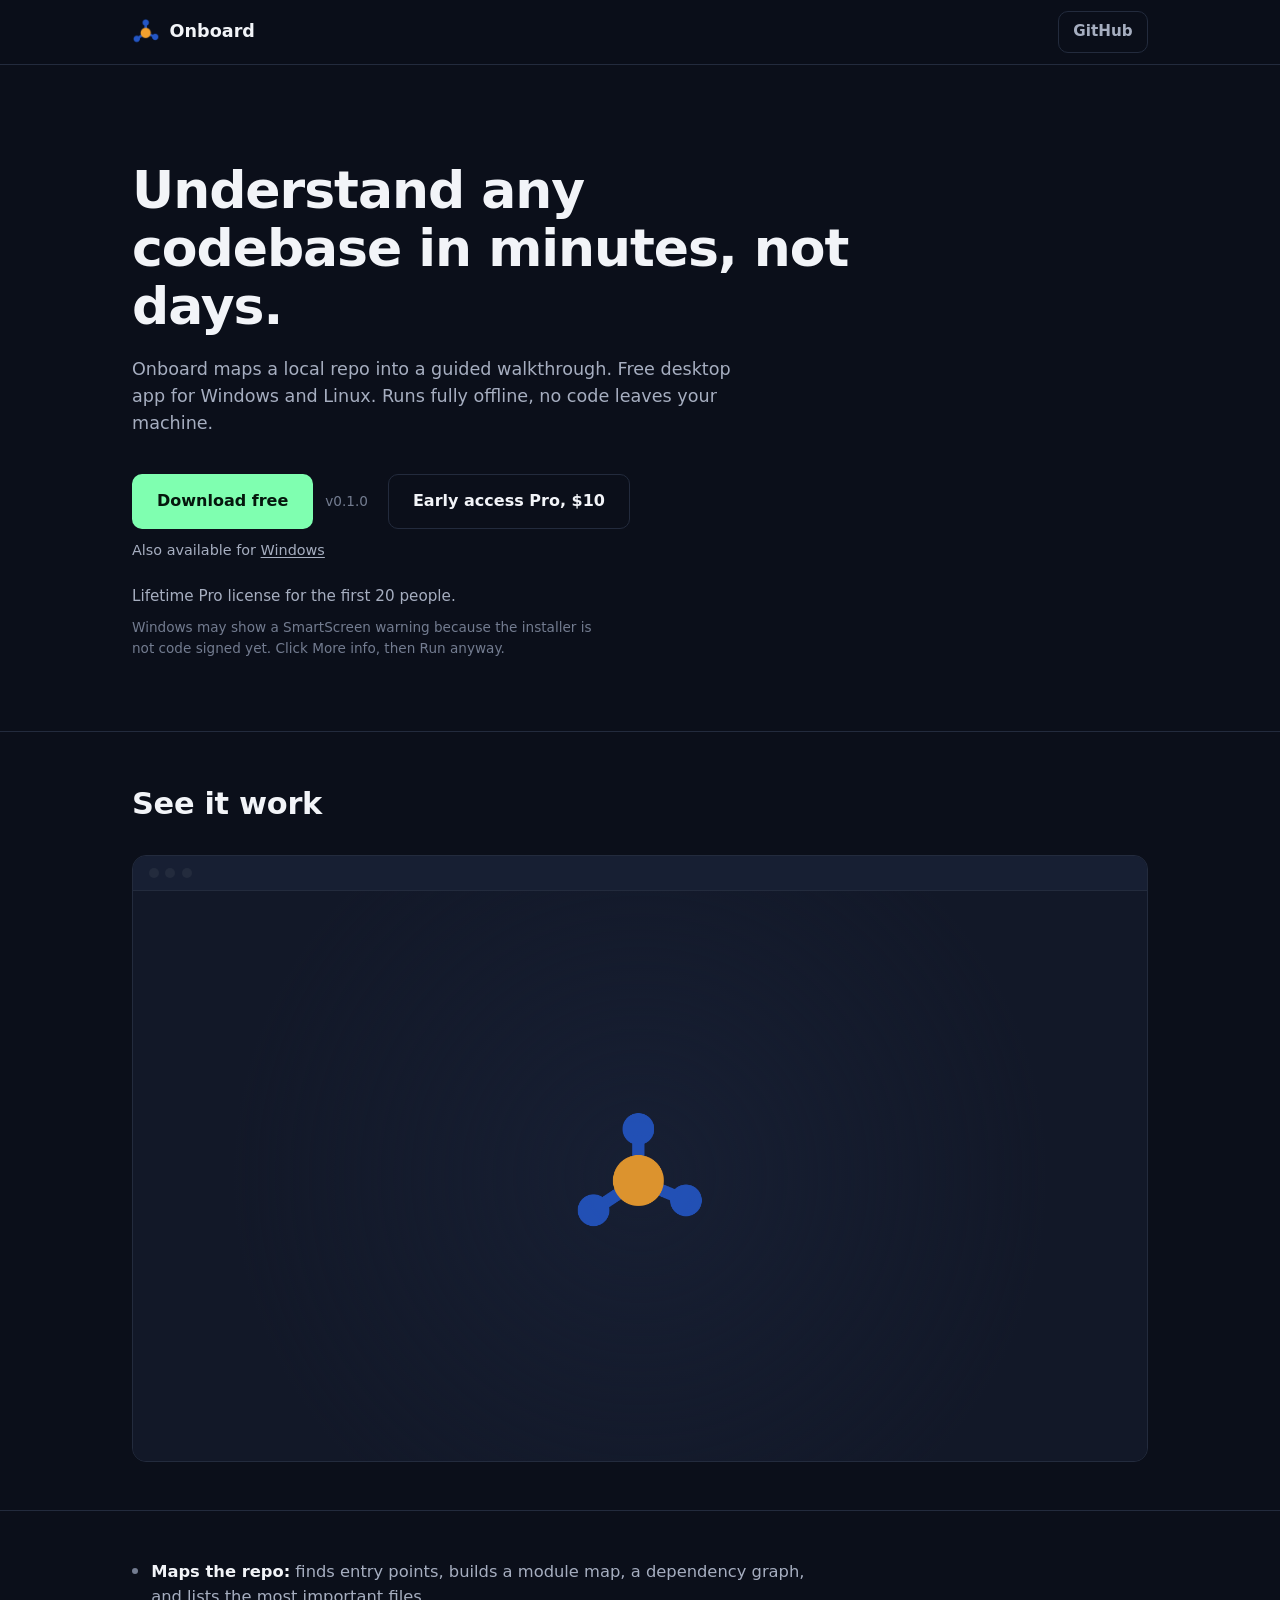
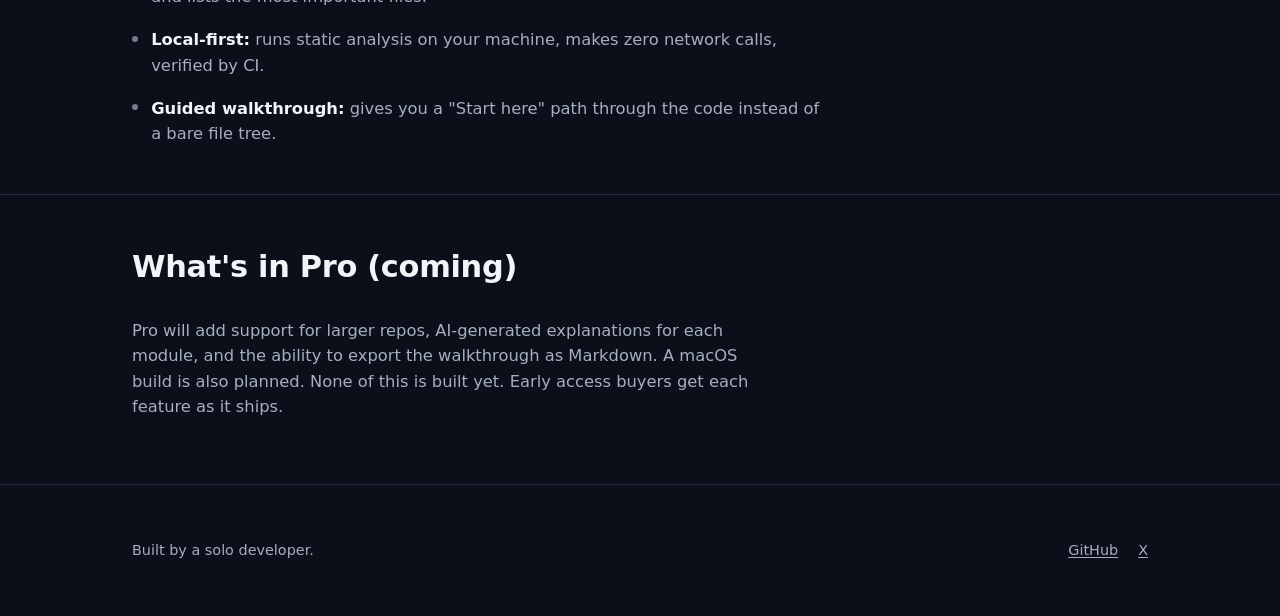
==== index.html @ 36960fd2 "Landing page for Onboard" ====
<!DOCTYPE html>
<html lang="en">
<head>
<meta charset="UTF-8">
<title>Onboard: Understand Any Codebase in Minutes</title>
<meta name="description" content="Onboard maps a local repo into a guided walkthrough. Free desktop app for Windows and Linux. Runs offline. No code leaves your machine.">
<meta name="viewport" content="width=device-width, initial-scale=1">
<meta name="theme-color" content="#0B0F1A">

<meta property="og:title" content="Onboard: Understand Any Codebase in Minutes">
<meta property="og:description" content="Free, local-first desktop app that turns any repo into a guided walkthrough. Windows and Linux, fully offline. Early access Pro is $10 for the first 20 people.">
<meta property="og:image" content="assets/og.png">
<meta property="og:type" content="website">

<meta name="twitter:card" content="summary_large_image">
<meta name="twitter:title" content="Onboard: Understand Any Codebase in Minutes">
<meta name="twitter:description" content="Free, local-first desktop app that turns any repo into a guided walkthrough. Windows and Linux, fully offline. Early access Pro is $10 for the first 20 people.">
<meta name="twitter:image" content="assets/og.png">

<link rel="icon" href="onboard-icon.png" type="image/png">

<style>
  :root {
    --bg: #0B0F1A;
    --text: #F2F4F8;
    --text-muted: #A6AEC0;
    --text-faint: #737C90;
    --accent: #7FFFB0;
    --surface: #121828;
    --surface-alt: #171F33;
    --border: #232B3D;
    --radius: 10px;
    --max-width: 1080px;
  }

  * {
    box-sizing: border-box;
  }

  html {
    -webkit-text-size-adjust: 100%;
  }

  body {
    margin: 0;
    background: var(--bg);
    color: var(--text);
    font-family: system-ui, -apple-system, "Segoe UI", Roboto, sans-serif;
    line-height: 1.55;
    overflow-x: hidden;
  }

  img {
    max-width: 100%;
    display: block;
  }

  a {
    color: inherit;
  }

  .container {
    width: 100%;
    max-width: var(--max-width);
    margin-inline: auto;
    padding-inline: 1.25rem;
  }

  @media (min-width: 768px) {
    .container {
      padding-inline: 2rem;
    }
  }

  /* Nav */

  .site-nav {
    border-bottom: 1px solid var(--border);
    position: sticky;
    top: 0;
    background: rgba(11, 15, 26, 0.9);
    backdrop-filter: blur(6px);
    z-index: 10;
  }

  .site-nav .container {
    display: flex;
    align-items: center;
    justify-content: space-between;
    min-height: 4rem;
  }

  .brand {
    display: flex;
    align-items: center;
    gap: 0.6rem;
    font-weight: 700;
    font-size: 1.1rem;
    text-decoration: none;
    color: var(--text);
  }

  .brand img {
    width: 28px;
    height: 28px;
  }

  .nav-link {
    font-size: 0.95rem;
    font-weight: 600;
    text-decoration: none;
    color: var(--text-muted);
    border: 1px solid var(--border);
    border-radius: var(--radius);
    padding: 0.5rem 0.9rem;
    transition: color 0.15s ease, border-color 0.15s ease;
  }

  .nav-link:hover,
  .nav-link:focus-visible {
    color: var(--text);
    border-color: var(--text-muted);
  }

  /* Hero */

  .hero {
    padding-block: 4rem 3.5rem;
  }

  @media (min-width: 768px) {
    .hero {
      padding-block: 6rem 4.5rem;
    }
  }

  .hero h1 {
    margin: 0 0 1.25rem;
    font-size: clamp(2rem, 5.5vw, 3.25rem);
    line-height: 1.12;
    font-weight: 800;
    letter-spacing: -0.02em;
    max-width: 20ch;
  }

  .hero-subhead {
    margin: 0 0 2.25rem;
    max-width: 56ch;
    font-size: 1.1rem;
    color: var(--text-muted);
  }

  .hero-actions {
    display: flex;
    flex-direction: column;
    align-items: flex-start;
    gap: 1.25rem;
    margin-bottom: 1.5rem;
  }

  @media (min-width: 640px) {
    .hero-actions {
      flex-direction: row;
      align-items: flex-start;
    }
  }

  .btn {
    display: inline-flex;
    align-items: center;
    justify-content: center;
    border-radius: var(--radius);
    padding: 0.9rem 1.5rem;
    font-size: 1rem;
    font-weight: 700;
    text-decoration: none;
    border: 1px solid transparent;
    white-space: nowrap;
    transition: transform 0.15s ease, background 0.15s ease, border-color 0.15s ease;
  }

  .btn:hover,
  .btn:focus-visible {
    transform: translateY(-1px);
  }

  .btn-download {
    background: var(--accent);
    color: #05170D;
  }

  .btn-download:hover,
  .btn-download:focus-visible {
    background: #92ffbc;
  }

  .btn-secondary {
    background: transparent;
    border-color: var(--border);
    color: var(--text);
  }

  .btn-secondary:hover,
  .btn-secondary:focus-visible {
    border-color: var(--text-muted);
  }

  .download-actions {
    display: flex;
    flex-direction: column;
    gap: 0.6rem;
  }

  .download-primary-row {
    display: flex;
    flex-wrap: wrap;
    align-items: center;
    gap: 0.75rem;
  }

  .version-tag {
    font-size: 0.85rem;
    color: var(--text-faint);
    font-variant-numeric: tabular-nums;
  }

  .download-secondary {
    margin: 0;
    font-size: 0.9rem;
    color: var(--text-muted);
  }

  .download-secondary a {
    color: var(--text-muted);
    text-decoration: underline;
    text-underline-offset: 2px;
  }

  .download-secondary a:hover,
  .download-secondary a:focus-visible {
    color: var(--text);
  }

  .hero-note {
    margin: 0 0 0.5rem;
    font-size: 0.95rem;
    color: var(--text-muted);
  }

  .hero-warning {
    margin: 0;
    font-size: 0.85rem;
    color: var(--text-faint);
    max-width: 56ch;
  }

  /* Sections */

  section {
    padding-block: 3rem;
    border-top: 1px solid var(--border);
  }

  h2 {
    font-size: clamp(1.5rem, 3vw, 1.9rem);
    font-weight: 700;
    letter-spacing: -0.01em;
    margin: 0 0 1.75rem;
  }

  /* Demo */

  .demo-frame {
    background: var(--surface);
    border: 1px solid var(--border);
    border-radius: 14px;
    overflow: hidden;
  }

  .demo-frame-bar {
    display: flex;
    align-items: center;
    gap: 0.4rem;
    padding: 0.75rem 1rem;
    background: var(--surface-alt);
    border-bottom: 1px solid var(--border);
  }

  .demo-frame-bar span {
    width: 10px;
    height: 10px;
    border-radius: 50%;
    background: var(--border);
    display: inline-block;
  }

  .demo-frame-body {
    aspect-ratio: 16 / 9;
    display: flex;
    align-items: center;
    justify-content: center;
    background:
      radial-gradient(circle at center, var(--surface-alt), transparent 70%),
      var(--surface);
  }

  .demo-frame-body img {
    width: clamp(72px, 14vw, 140px);
    height: clamp(72px, 14vw, 140px);
    opacity: 0.9;
  }

  /* Features */

  .features {
    list-style: none;
    margin: 0;
    padding: 0;
    display: flex;
    flex-direction: column;
    gap: 1.1rem;
    max-width: 68ch;
  }

  .features li {
    font-size: 1.02rem;
    color: var(--text-muted);
    padding-left: 1.2rem;
    position: relative;
  }

  .features li::before {
    content: "";
    position: absolute;
    left: 0;
    top: 0.55em;
    width: 6px;
    height: 6px;
    border-radius: 50%;
    background: var(--text-faint);
  }

  .features li strong {
    color: var(--text);
    font-weight: 700;
  }

  /* Pro section */

  .pro-copy {
    max-width: 62ch;
    color: var(--text-muted);
    font-size: 1.02rem;
  }

  /* Footer */

  footer {
    border-top: 1px solid var(--border);
    padding-block: 2.5rem;
  }

  footer .container {
    display: flex;
    flex-direction: column;
    gap: 1rem;
    font-size: 0.9rem;
    color: var(--text-muted);
  }

  @media (min-width: 640px) {
    footer .container {
      flex-direction: row;
      align-items: center;
      justify-content: space-between;
    }
  }

  .footer-links {
    display: flex;
    gap: 1.25rem;
  }

  .footer-links a {
    text-decoration: underline;
    text-underline-offset: 2px;
    color: var(--text-muted);
  }

  .footer-links a:hover,
  .footer-links a:focus-visible {
    color: var(--text);
  }
</style>
</head>
<body>

<nav class="site-nav" aria-label="Primary">
  <div class="container">
    <a class="brand" href="#top">
      <img src="onboard-icon.png" alt="" aria-hidden="true" width="28" height="28">
      Onboard
    </a>
    <a class="nav-link" href="https://github.com/uruqierisi/onboard">GitHub</a>
  </div>
</nav>

<main id="top">
  <section class="hero" style="border-top: none;">
    <div class="container">
      <h1>Understand any codebase in minutes, not days.</h1>
      <p class="hero-subhead">Onboard maps a local repo into a guided walkthrough. Free desktop app for Windows and Linux. Runs fully offline, no code leaves your machine.</p>

      <div class="hero-actions">
        <div class="download-actions">
          <div class="download-primary-row">
            <a id="download-primary" class="btn btn-download" href="https://github.com/uruqierisi/onboard/releases/download/v0.1.0/Onboard_0.1.0_x64-setup.exe">
              <span id="download-primary-label">Download free</span>
            </a>
            <span id="download-primary-version" class="version-tag">v0.1.0</span>
          </div>
          <p id="download-secondary" class="download-secondary">
            Also available for Linux
            (<a id="link-linux-deb" href="https://github.com/uruqierisi/onboard/releases/download/v0.1.0/Onboard_0.1.0_amd64.deb">.deb</a>
            /
            <a id="link-linux-rpm" href="https://github.com/uruqierisi/onboard/releases/download/v0.1.0/Onboard-0.1.0-1.x86_64.rpm">.rpm</a>)
          </p>
        </div>

        <a class="btn btn-secondary" href="#"><!-- CHECKOUT_URL: replace this href with the real checkout link before launch -->Early access Pro, $10</a>
      </div>

      <p class="hero-note">Lifetime Pro license for the first 20 people.</p>
      <p class="hero-warning">Windows may show a SmartScreen warning because the installer is not code signed yet. Click More info, then Run anyway.</p>
    </div>
  </section>

  <section id="demo">
    <div class="container">
      <h2>See it work</h2>
      <div class="demo-frame">
        <div class="demo-frame-bar" aria-hidden="true">
          <span></span>
          <span></span>
          <span></span>
        </div>
        <div class="demo-frame-body">
          <img src="onboard-icon.png" alt="Onboard app icon" width="140" height="140">
        </div>
      </div>
    </div>
  </section>

  <section id="features">
    <div class="container">
      <ul class="features">
        <li><strong>Maps the repo:</strong> finds entry points, builds a module map, a dependency graph, and lists the most important files.</li>
        <li><strong>Local-first:</strong> runs static analysis on your machine, makes zero network calls, verified by CI.</li>
        <li><strong>Guided walkthrough:</strong> gives you a "Start here" path through the code instead of a bare file tree.</li>
      </ul>
    </div>
  </section>

  <section id="pro">
    <div class="container">
      <h2>What's in Pro (coming)</h2>
      <p class="pro-copy">Pro will add support for larger repos, AI-generated explanations for each module, and the ability to export the walkthrough as Markdown. A macOS build is also planned. None of this is built yet. Early access buyers get each feature as it ships.</p>
    </div>
  </section>
</main>

<footer>
  <div class="container">
    <p>Built by a solo developer.</p>
    <div class="footer-links">
      <a href="https://github.com/uruqierisi/onboard">GitHub</a>
      <a href="https://x.com/kodeksidev">X</a>
    </div>
  </div>
</footer>

<script>
(function () {
  "use strict";

  var API_URL = "https://api.github.com/repos/uruqierisi/onboard/releases/latest";

  var FALLBACK_WINDOWS_EXE_URL =
    "https://github.com/uruqierisi/onboard/releases/download/v0.1.0/Onboard_0.1.0_x64-setup.exe";
  var FALLBACK_LINUX_DEB_URL =
    "https://github.com/uruqierisi/onboard/releases/download/v0.1.0/Onboard_0.1.0_amd64.deb";

  function detectOS() {
    var ua = (navigator.userAgent || "").toLowerCase();
    if (ua.indexOf("linux") !== -1 && ua.indexOf("android") === -1) {
      return "linux";
    }
    return "windows";
  }

  function setInitialLayoutForOS(os) {
    if (os !== "linux") return; // Windows/default: static HTML is already correct

    var primary = document.getElementById("download-primary");
    if (primary) primary.setAttribute("href", FALLBACK_LINUX_DEB_URL);

    var secondary = document.getElementById("download-secondary");
    if (secondary) {
      secondary.innerHTML =
        'Also available for <a id="link-windows-exe" href="' +
        FALLBACK_WINDOWS_EXE_URL +
        '">Windows</a>';
    }
    // #download-primary-version stays "v0.1.0" until the fetch upgrade runs.
  }

  function findAsset(assets, suffix) {
    for (var i = 0; i < assets.length; i++) {
      var asset = assets[i];
      if (
        asset &&
        typeof asset.name === "string" &&
        asset.name.endsWith(suffix) &&
        typeof asset.browser_download_url === "string" &&
        asset.browser_download_url
      ) {
        return asset.browser_download_url;
      }
    }
    return null;
  }

  function setHref(id, url) {
    if (!url) return;
    var el = document.getElementById(id);
    if (el) el.setAttribute("href", url);
  }

  function applyRelease(data) {
    if (!data || !Array.isArray(data.assets) || typeof data.tag_name !== "string") {
      return;
    }

    var os = detectOS();
    var exeUrl = findAsset(data.assets, "-setup.exe");
    var debUrl = findAsset(data.assets, ".deb");
    var rpmUrl = findAsset(data.assets, ".rpm");

    setHref("link-windows-exe", exeUrl);
    setHref("link-linux-deb", debUrl);
    setHref("link-linux-rpm", rpmUrl);

    var primaryUrl = os === "linux" ? debUrl : exeUrl;
    setHref("download-primary", primaryUrl);

    var versionEl = document.getElementById("download-primary-version");
    if (versionEl && data.tag_name) {
      var tag = data.tag_name;
      versionEl.textContent = tag.charAt(0) === "v" ? tag : "v" + tag;
    }
  }

  function fetchAndUpgrade() {
    if (typeof fetch !== "function") return;

    fetch(API_URL, { headers: { Accept: "application/vnd.github+json" } })
      .then(function (res) {
        if (!res.ok) throw new Error("bad status " + res.status);
        return res.json();
      })
      .then(applyRelease)
      .catch(function (err) {
        if (typeof console !== "undefined" && console.warn) {
          console.warn("Onboard: skipping live release check, using fallback links.", err);
        }
      });
  }

  try {
    setInitialLayoutForOS(detectOS());
    fetchAndUpgrade();
  } catch (err) {
    if (typeof console !== "undefined" && console.warn) {
      console.warn("Onboard: download link update skipped.", err);
    }
  }
})();
</script>
</body>
</html>
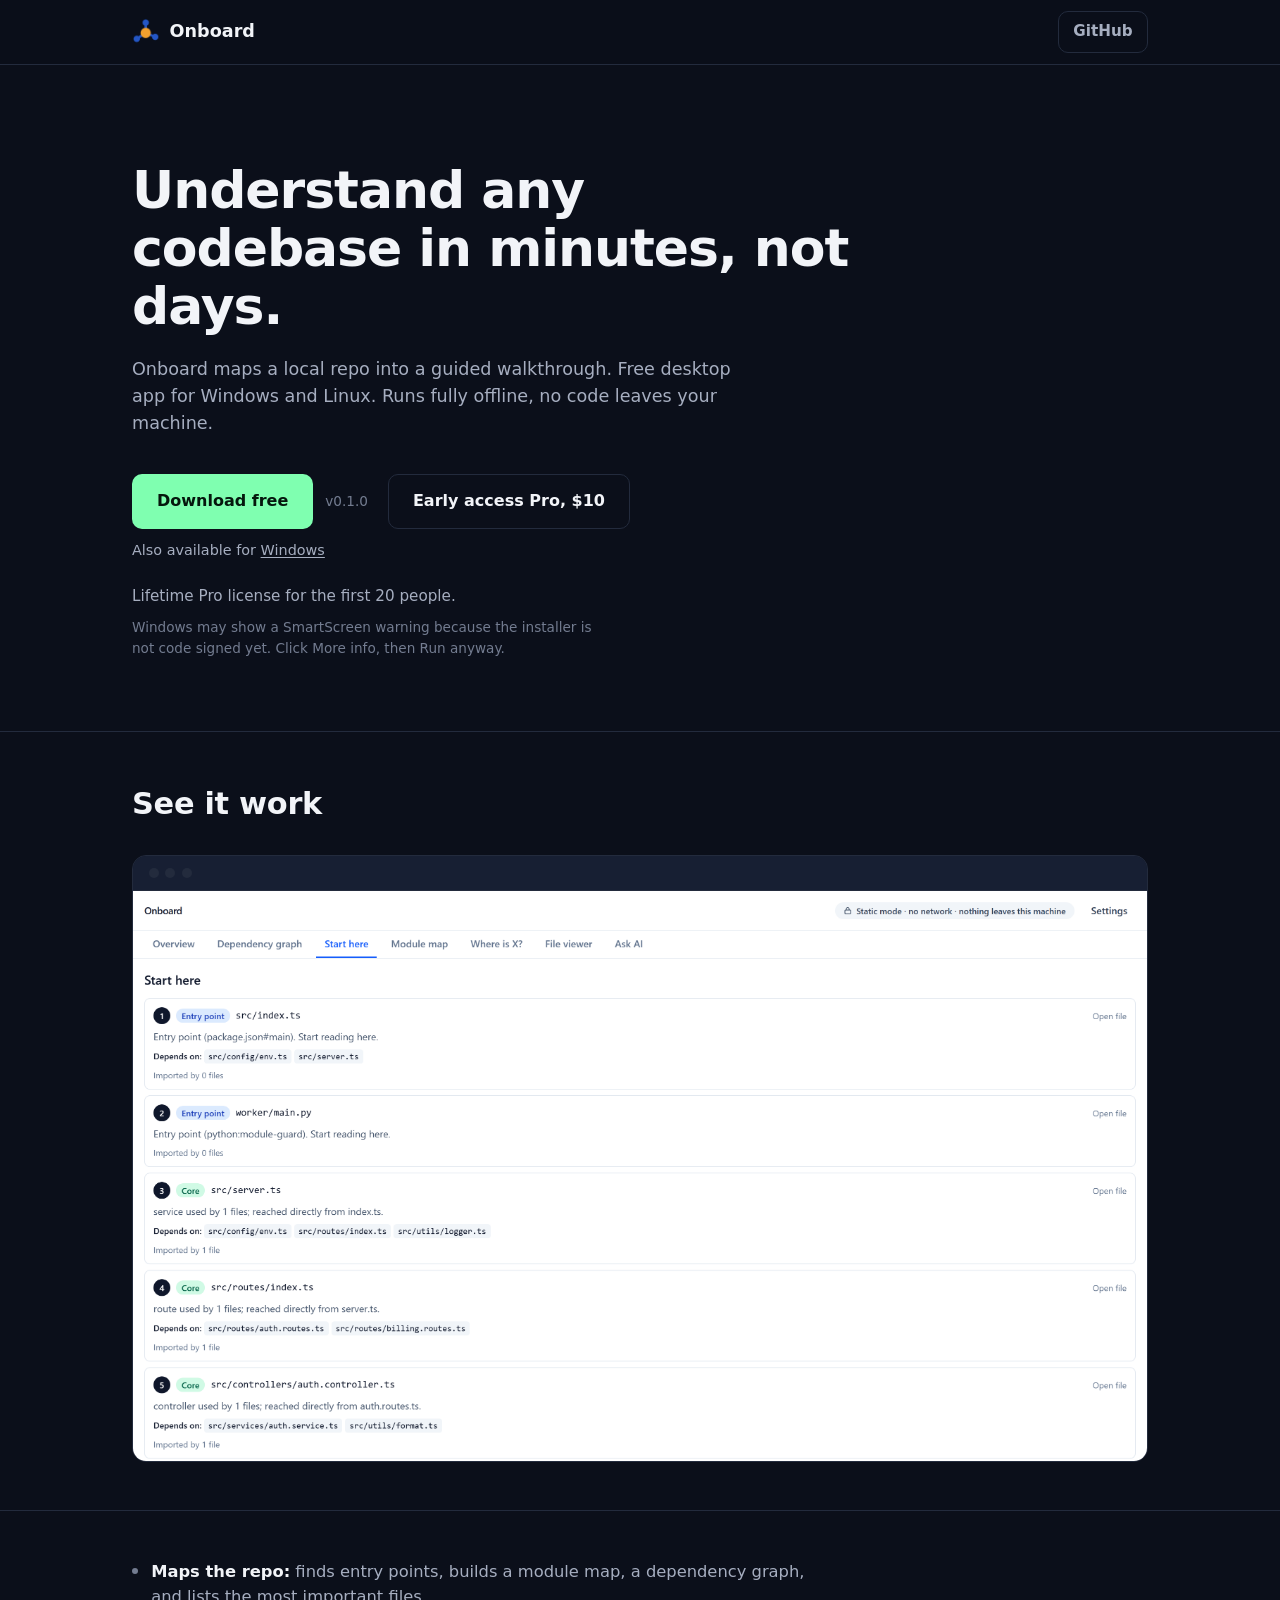
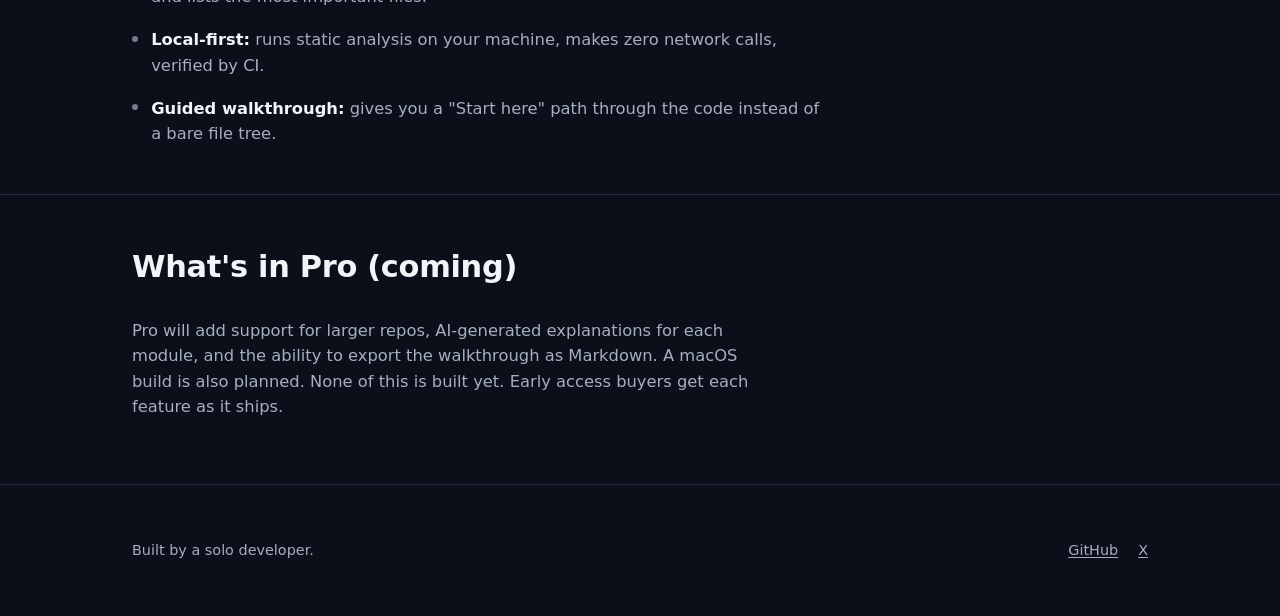
==== commit b956f070: "Add app screenshots to demo section, fix fallback URLs to v0.1.0" ====
--- a/index.html
+++ b/index.html
@@ -296,18 +296,14 @@
 
   .demo-frame-body {
     aspect-ratio: 16 / 9;
-    display: flex;
-    align-items: center;
-    justify-content: center;
-    background:
-      radial-gradient(circle at center, var(--surface-alt), transparent 70%),
-      var(--surface);
+    background: var(--surface);
   }
 
   .demo-frame-body img {
-    width: clamp(72px, 14vw, 140px);
-    height: clamp(72px, 14vw, 140px);
-    opacity: 0.9;
+    width: 100%;
+    height: 100%;
+    object-fit: cover;
+    object-position: top;
   }
 
   /* Features */
@@ -445,7 +441,7 @@
           <span></span>
         </div>
         <div class="demo-frame-body">
-          <img src="onboard-icon.png" alt="Onboard app icon" width="140" height="140">
+          <img src="assets/screenshot-walkthrough.png" alt="Onboard's Start here walkthrough view, listing entry points and core files in dependency order with an Open file link on each row" width="1440" height="900" loading="lazy">
         </div>
       </div>
     </div>
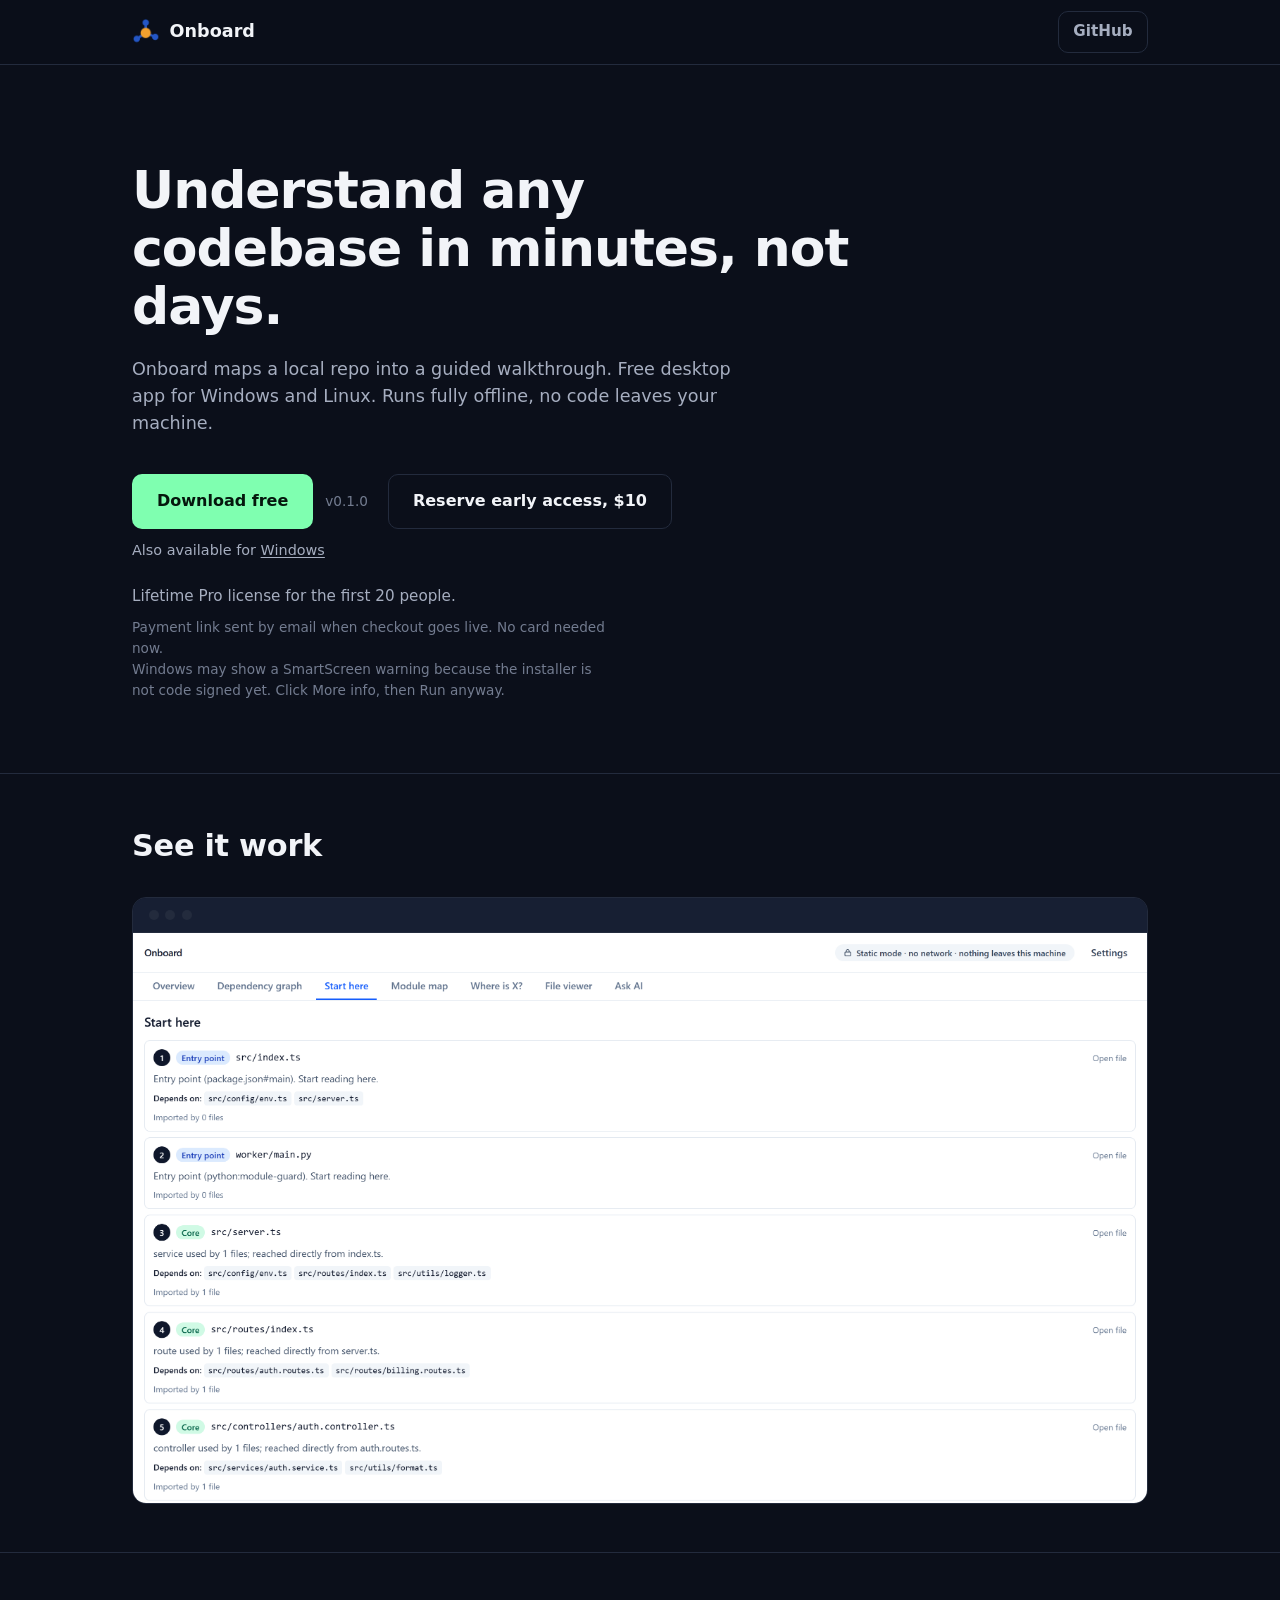
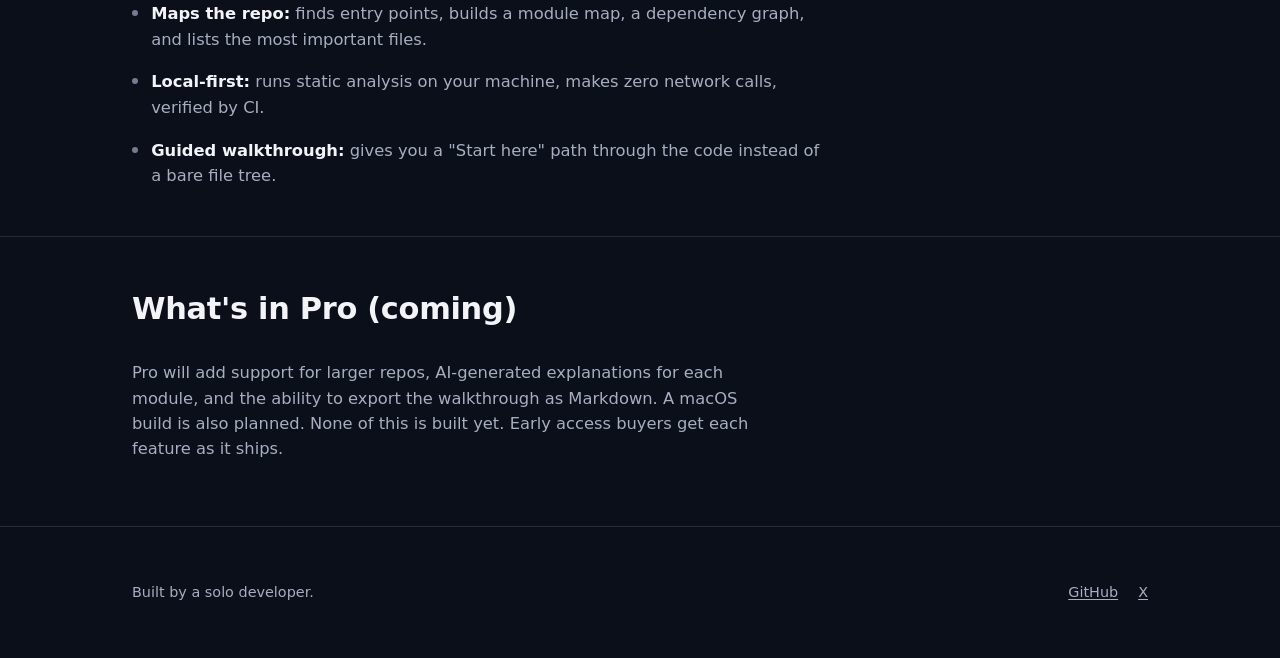
==== commit bd2e4387: "Wire Pro button to early access form" ====
--- a/index.html
+++ b/index.html
@@ -9,13 +9,14 @@
 
 <meta property="og:title" content="Onboard: Understand Any Codebase in Minutes">
 <meta property="og:description" content="Free, local-first desktop app that turns any repo into a guided walkthrough. Windows and Linux, fully offline. Early access Pro is $10 for the first 20 people.">
-<meta property="og:image" content="assets/og.png">
+<meta property="og:image" content="https://app-onboard.netlify.app/assets/og.png">
+<meta property="og:url" content="https://app-onboard.netlify.app/">
 <meta property="og:type" content="website">
 
 <meta name="twitter:card" content="summary_large_image">
 <meta name="twitter:title" content="Onboard: Understand Any Codebase in Minutes">
 <meta name="twitter:description" content="Free, local-first desktop app that turns any repo into a guided walkthrough. Windows and Linux, fully offline. Early access Pro is $10 for the first 20 people.">
-<meta name="twitter:image" content="assets/og.png">
+<meta name="twitter:image" content="https://app-onboard.netlify.app/assets/og.png">
 
 <link rel="icon" href="onboard-icon.png" type="image/png">
 
@@ -423,10 +424,11 @@
           </p>
         </div>
 
-        <a class="btn btn-secondary" href="#"><!-- CHECKOUT_URL: replace this href with the real checkout link before launch -->Early access Pro, $10</a>
+        <a id="checkout-link" class="btn btn-secondary" href="#" target="_blank" rel="noopener">Reserve early access, $10</a>
       </div>
 
       <p class="hero-note">Lifetime Pro license for the first 20 people.</p>
+      <p class="hero-warning">Payment link sent by email when checkout goes live. No card needed now.</p>
       <p class="hero-warning">Windows may show a SmartScreen warning because the installer is not code signed yet. Click More info, then Run anyway.</p>
     </div>
   </section>
@@ -481,6 +483,8 @@
 
   var API_URL = "https://api.github.com/repos/uruqierisi/onboard/releases/latest";
 
+  var CHECKOUT_URL = "https://docs.google.com/forms/d/e/1FAIpQLScQfgvCyr_bw7c-QCBCFh4WSFRJhGtp0-nDhGTP5MNpfCY85g/viewform";
+
   var FALLBACK_WINDOWS_EXE_URL =
     "https://github.com/uruqierisi/onboard/releases/download/v0.1.0/Onboard_0.1.0_x64-setup.exe";
   var FALLBACK_LINUX_DEB_URL =
@@ -573,6 +577,8 @@
   }
 
   try {
+    var checkoutLink = document.getElementById("checkout-link");
+    if (checkoutLink) checkoutLink.setAttribute("href", CHECKOUT_URL);
     setInitialLayoutForOS(detectOS());
     fetchAndUpgrade();
   } catch (err) {
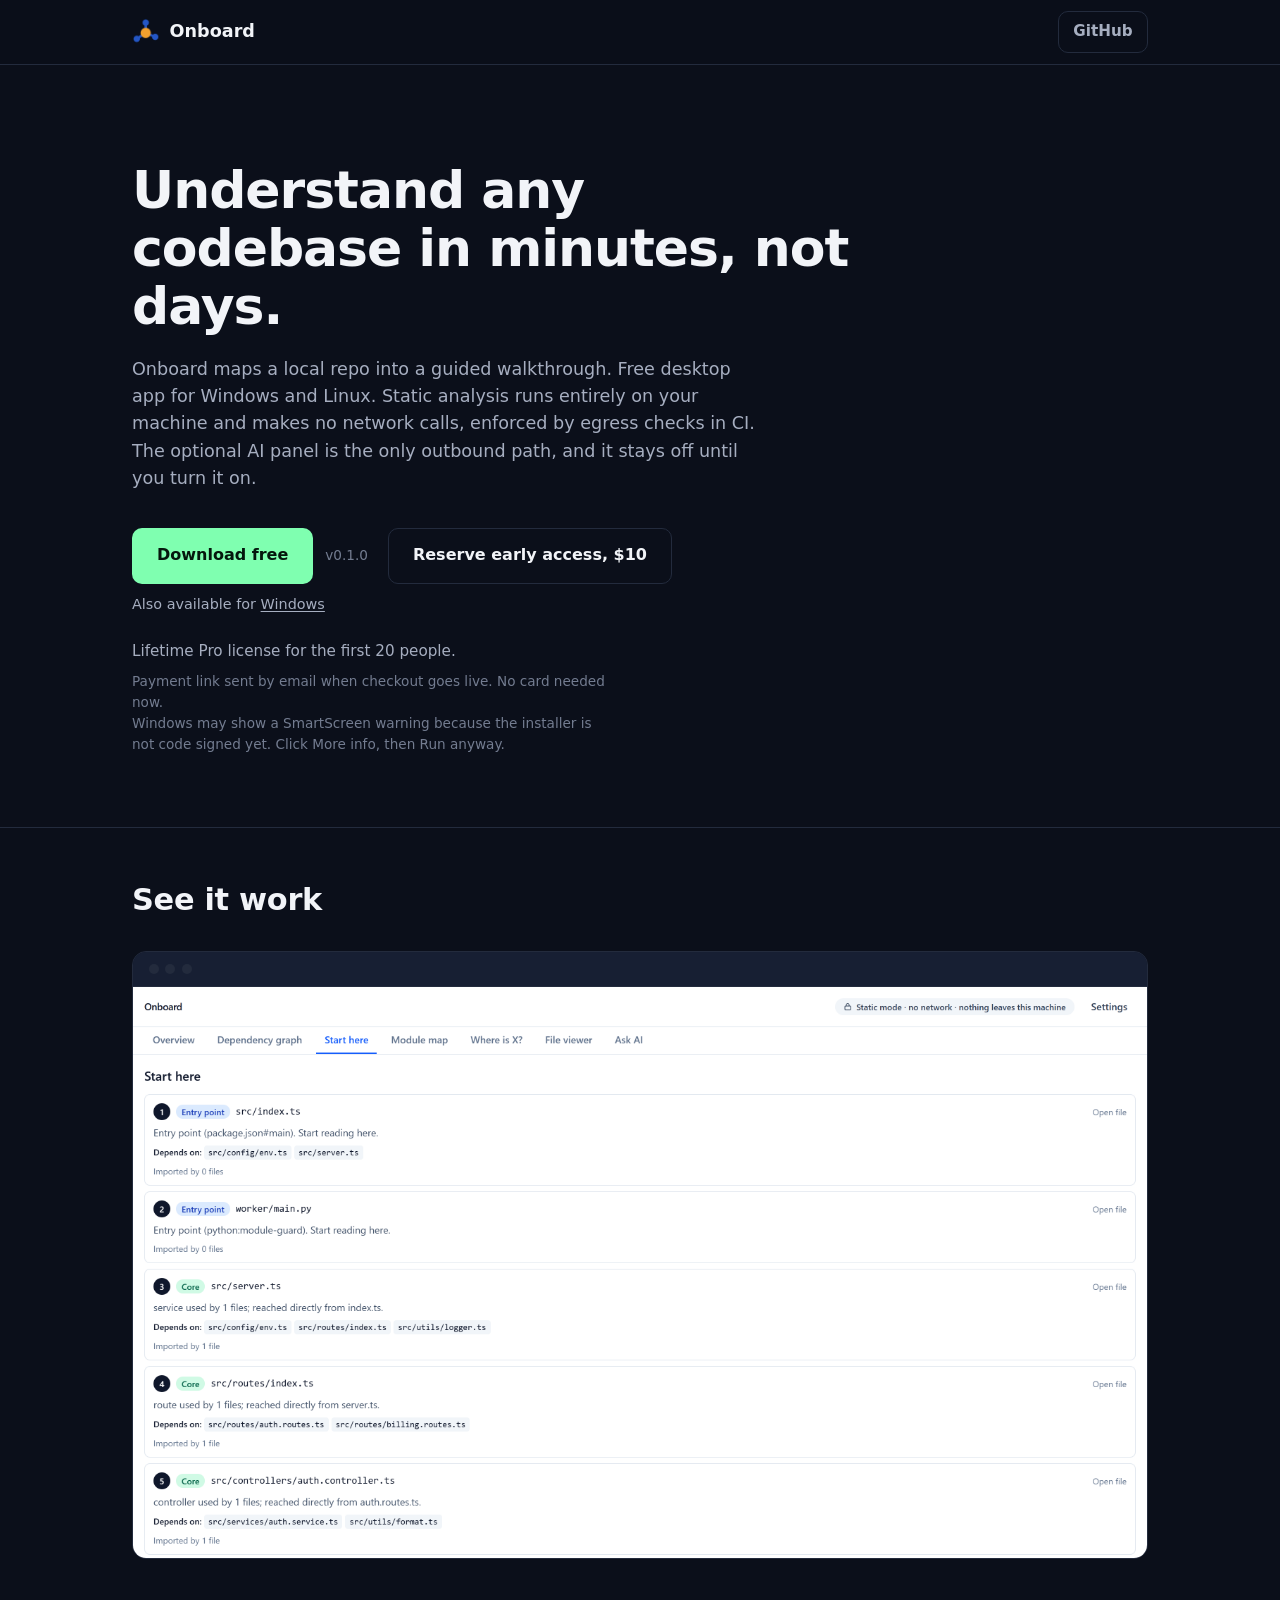
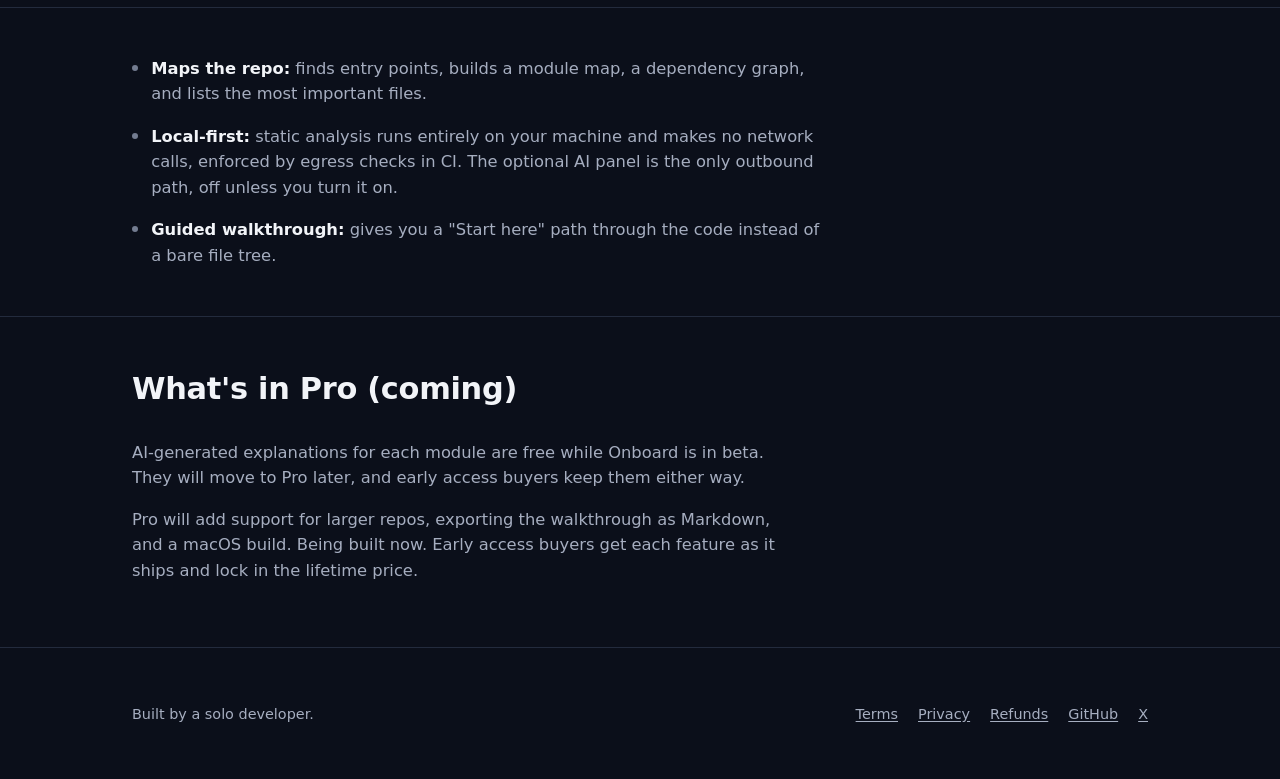
==== commit 941480b5: "fix: scope the no-network claim to static analysis" ====
--- a/index.html
+++ b/index.html
@@ -3,19 +3,19 @@
 <head>
 <meta charset="UTF-8">
 <title>Onboard: Understand Any Codebase in Minutes</title>
-<meta name="description" content="Onboard maps a local repo into a guided walkthrough. Free desktop app for Windows and Linux. Runs offline. No code leaves your machine.">
+<meta name="description" content="Onboard maps a local repo into a guided walkthrough. Free desktop app for Windows and Linux. Static analysis runs entirely on your machine, no network calls. The optional AI panel is off by default.">
 <meta name="viewport" content="width=device-width, initial-scale=1">
 <meta name="theme-color" content="#0B0F1A">
 
 <meta property="og:title" content="Onboard: Understand Any Codebase in Minutes">
-<meta property="og:description" content="Free, local-first desktop app that turns any repo into a guided walkthrough. Windows and Linux, fully offline. Early access Pro is $10 for the first 20 people.">
+<meta property="og:description" content="Free, local-first desktop app that turns any repo into a guided walkthrough. Windows and Linux. Static analysis runs entirely on your machine, no network calls. The optional AI panel is off by default. Early access Pro is $10 for the first 20 people.">
 <meta property="og:image" content="https://app-onboard.netlify.app/assets/og.png">
 <meta property="og:url" content="https://app-onboard.netlify.app/">
 <meta property="og:type" content="website">
 
 <meta name="twitter:card" content="summary_large_image">
 <meta name="twitter:title" content="Onboard: Understand Any Codebase in Minutes">
-<meta name="twitter:description" content="Free, local-first desktop app that turns any repo into a guided walkthrough. Windows and Linux, fully offline. Early access Pro is $10 for the first 20 people.">
+<meta name="twitter:description" content="Free, local-first desktop app that turns any repo into a guided walkthrough. Windows and Linux. Static analysis runs entirely on your machine, no network calls. The optional AI panel is off by default. Early access Pro is $10 for the first 20 people.">
 <meta name="twitter:image" content="https://app-onboard.netlify.app/assets/og.png">
 
 <link rel="icon" href="onboard-icon.png" type="image/png">
@@ -375,7 +375,8 @@
 
   .footer-links {
     display: flex;
-    gap: 1.25rem;
+    flex-wrap: wrap;
+    gap: 0.75rem 1.25rem;
   }
 
   .footer-links a {
@@ -398,7 +399,7 @@
       <img src="onboard-icon.png" alt="" aria-hidden="true" width="28" height="28">
       Onboard
     </a>
-    <a class="nav-link" href="https://github.com/uruqierisi/onboard">GitHub</a>
+    <a class="nav-link" href="https://github.com/kodeksidev/onboard">GitHub</a>
   </div>
 </nav>
 
@@ -406,21 +407,21 @@
   <section class="hero" style="border-top: none;">
     <div class="container">
       <h1>Understand any codebase in minutes, not days.</h1>
-      <p class="hero-subhead">Onboard maps a local repo into a guided walkthrough. Free desktop app for Windows and Linux. Runs fully offline, no code leaves your machine.</p>
+      <p class="hero-subhead">Onboard maps a local repo into a guided walkthrough. Free desktop app for Windows and Linux. Static analysis runs entirely on your machine and makes no network calls, enforced by egress checks in CI. The optional AI panel is the only outbound path, and it stays off until you turn it on.</p>
 
       <div class="hero-actions">
         <div class="download-actions">
           <div class="download-primary-row">
-            <a id="download-primary" class="btn btn-download" href="https://github.com/uruqierisi/onboard/releases/download/v0.1.0/Onboard_0.1.0_x64-setup.exe">
+            <a id="download-primary" class="btn btn-download" href="https://github.com/kodeksidev/onboard/releases/download/v0.1.0/Onboard_0.1.0_x64-setup.exe">
               <span id="download-primary-label">Download free</span>
             </a>
             <span id="download-primary-version" class="version-tag">v0.1.0</span>
           </div>
           <p id="download-secondary" class="download-secondary">
             Also available for Linux
-            (<a id="link-linux-deb" href="https://github.com/uruqierisi/onboard/releases/download/v0.1.0/Onboard_0.1.0_amd64.deb">.deb</a>
+            (<a id="link-linux-deb" href="https://github.com/kodeksidev/onboard/releases/download/v0.1.0/Onboard_0.1.0_amd64.deb">.deb</a>
             /
-            <a id="link-linux-rpm" href="https://github.com/uruqierisi/onboard/releases/download/v0.1.0/Onboard-0.1.0-1.x86_64.rpm">.rpm</a>)
+            <a id="link-linux-rpm" href="https://github.com/kodeksidev/onboard/releases/download/v0.1.0/Onboard-0.1.0-1.x86_64.rpm">.rpm</a>)
           </p>
         </div>
 
@@ -453,7 +454,7 @@
     <div class="container">
       <ul class="features">
         <li><strong>Maps the repo:</strong> finds entry points, builds a module map, a dependency graph, and lists the most important files.</li>
-        <li><strong>Local-first:</strong> runs static analysis on your machine, makes zero network calls, verified by CI.</li>
+        <li><strong>Local-first:</strong> static analysis runs entirely on your machine and makes no network calls, enforced by egress checks in CI. The optional AI panel is the only outbound path, off unless you turn it on.</li>
         <li><strong>Guided walkthrough:</strong> gives you a "Start here" path through the code instead of a bare file tree.</li>
       </ul>
     </div>
@@ -462,7 +463,8 @@
   <section id="pro">
     <div class="container">
       <h2>What's in Pro (coming)</h2>
-      <p class="pro-copy">Pro will add support for larger repos, AI-generated explanations for each module, and the ability to export the walkthrough as Markdown. A macOS build is also planned. None of this is built yet. Early access buyers get each feature as it ships.</p>
+      <p class="pro-copy">AI-generated explanations for each module are free while Onboard is in beta. They will move to Pro later, and early access buyers keep them either way.</p>
+      <p class="pro-copy">Pro will add support for larger repos, exporting the walkthrough as Markdown, and a macOS build. Being built now. Early access buyers get each feature as it ships and lock in the lifetime price.</p>
     </div>
   </section>
 </main>
@@ -471,7 +473,10 @@
   <div class="container">
     <p>Built by a solo developer.</p>
     <div class="footer-links">
-      <a href="https://github.com/uruqierisi/onboard">GitHub</a>
+      <a href="terms.html">Terms</a>
+      <a href="privacy.html">Privacy</a>
+      <a href="refunds.html">Refunds</a>
+      <a href="https://github.com/kodeksidev/onboard">GitHub</a>
       <a href="https://x.com/kodeksidev">X</a>
     </div>
   </div>
@@ -481,14 +486,14 @@
 (function () {
   "use strict";
 
-  var API_URL = "https://api.github.com/repos/uruqierisi/onboard/releases/latest";
+  var API_URL = "https://api.github.com/repos/kodeksidev/onboard/releases/latest";
 
   var CHECKOUT_URL = "https://docs.google.com/forms/d/e/1FAIpQLScQfgvCyr_bw7c-QCBCFh4WSFRJhGtp0-nDhGTP5MNpfCY85g/viewform";
 
   var FALLBACK_WINDOWS_EXE_URL =
-    "https://github.com/uruqierisi/onboard/releases/download/v0.1.0/Onboard_0.1.0_x64-setup.exe";
+    "https://github.com/kodeksidev/onboard/releases/download/v0.1.0/Onboard_0.1.0_x64-setup.exe";
   var FALLBACK_LINUX_DEB_URL =
-    "https://github.com/uruqierisi/onboard/releases/download/v0.1.0/Onboard_0.1.0_amd64.deb";
+    "https://github.com/kodeksidev/onboard/releases/download/v0.1.0/Onboard_0.1.0_amd64.deb";
 
   function detectOS() {
     var ua = (navigator.userAgent || "").toLowerCase();
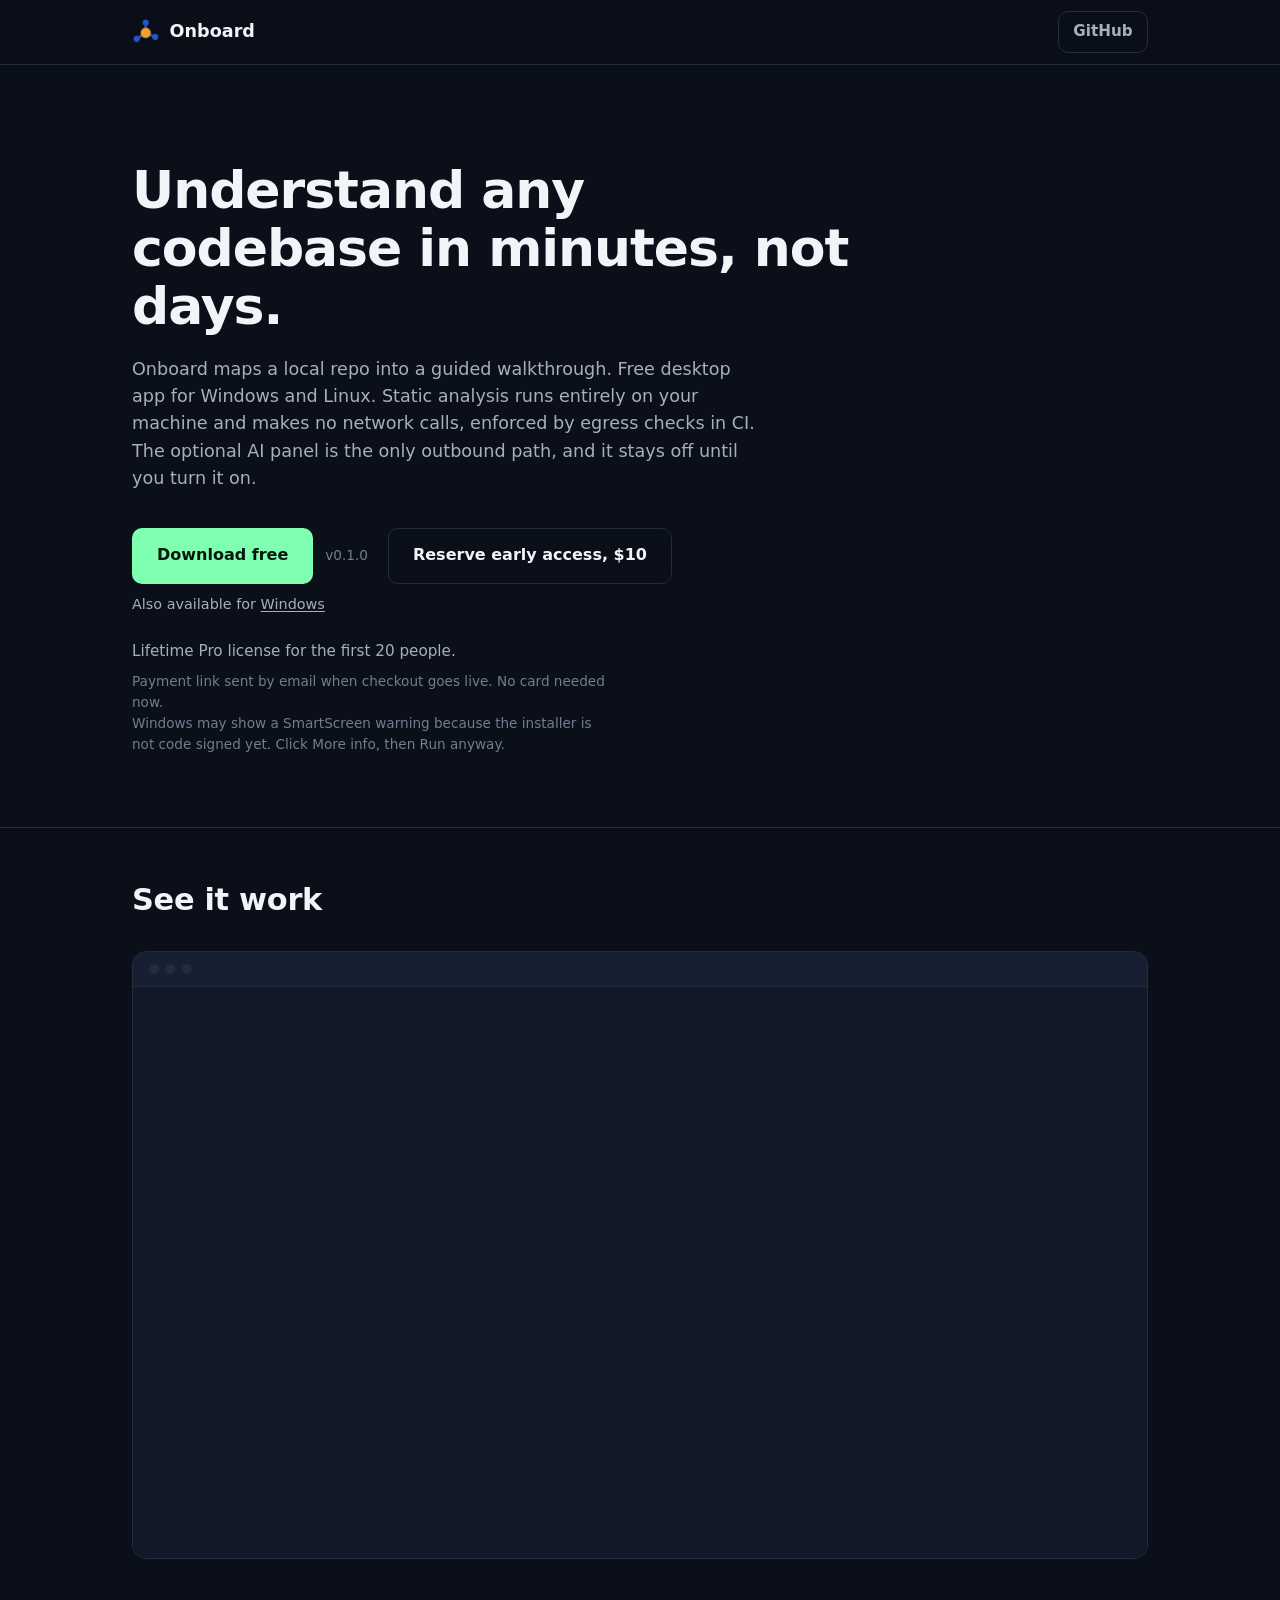
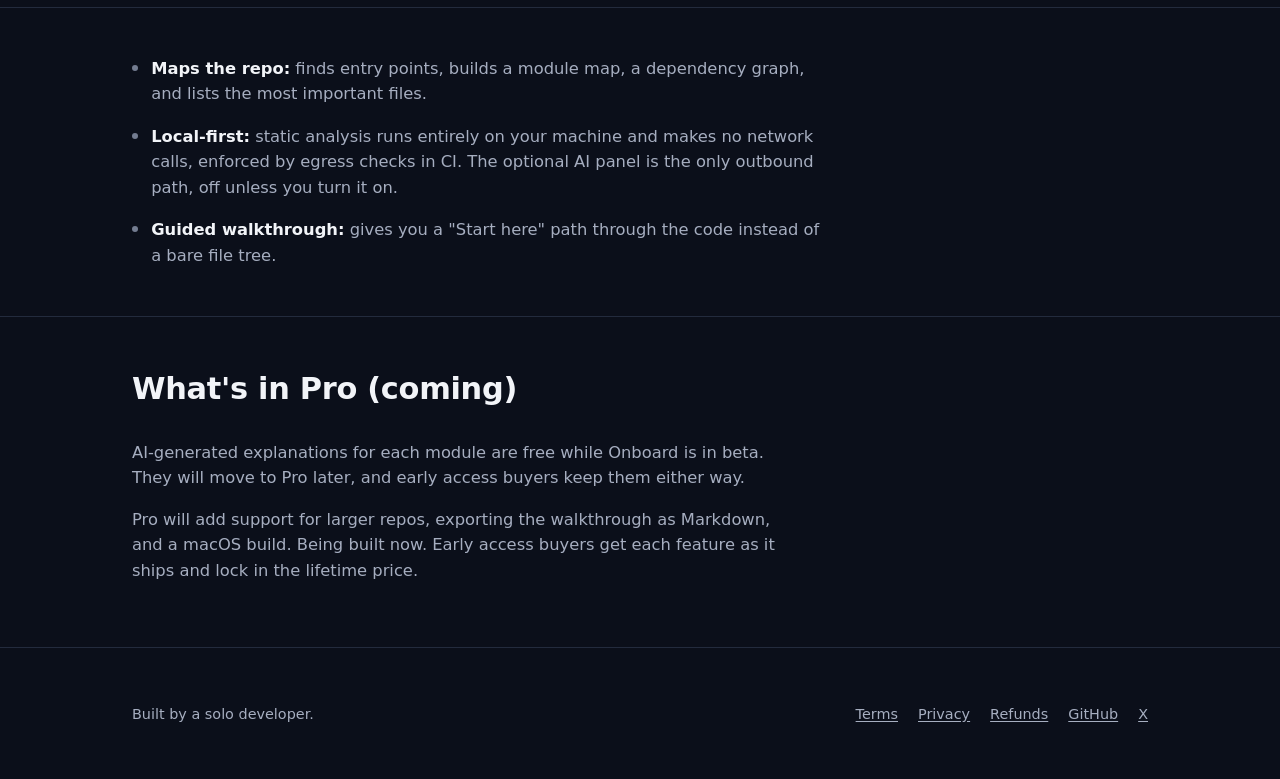
==== commit 17d97cd0: "feat: embed YouTube walkthrough in See it work section Replace the static screenshot with a responsi" ====
--- a/index.html
+++ b/index.html
@@ -300,11 +300,11 @@
     background: var(--surface);
   }
 
-  .demo-frame-body img {
+  .demo-frame-body iframe {
+    display: block;
     width: 100%;
     height: 100%;
-    object-fit: cover;
-    object-position: top;
+    border: 0;
   }
 
   /* Features */
@@ -444,7 +444,7 @@
           <span></span>
         </div>
         <div class="demo-frame-body">
-          <img src="assets/screenshot-walkthrough.png" alt="Onboard's Start here walkthrough view, listing entry points and core files in dependency order with an Open file link on each row" width="1440" height="900" loading="lazy">
+          <iframe src="https://www.youtube.com/embed/EJMGKjKpETk" title="Onboard walkthrough: how the Start here view maps a repo" loading="lazy" allow="accelerometer; clipboard-write; encrypted-media; gyroscope; picture-in-picture; web-share" referrerpolicy="strict-origin-when-cross-origin" allowfullscreen></iframe>
         </div>
       </div>
     </div>
